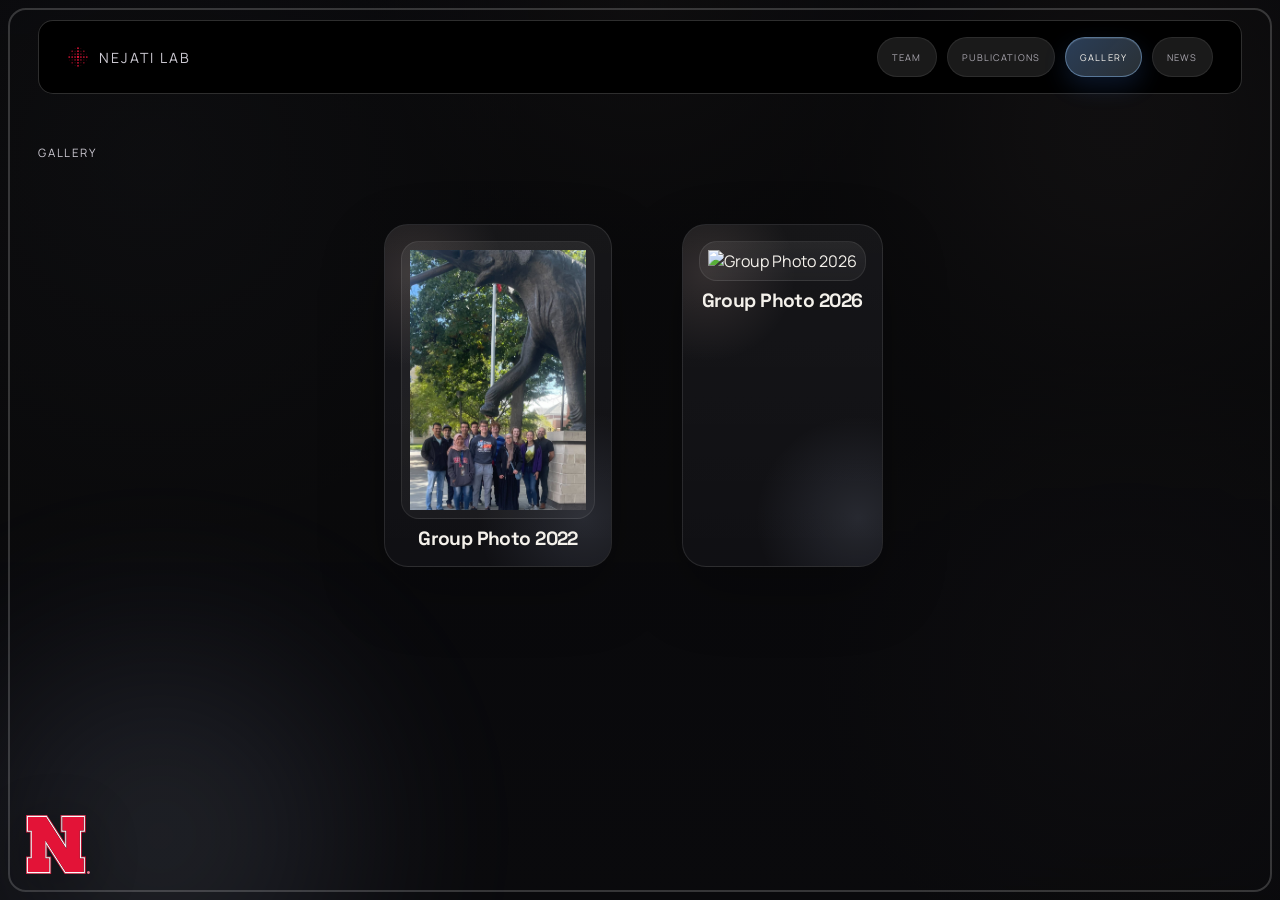
==== gallery.html @ bafac081 "final" ====
<!DOCTYPE html>
<html lang="en">
<head>
  <meta charset="UTF-8">
  <meta name="viewport" content="width=device-width, initial-scale=1.0">
  <title>Nejati Lab | Gallery</title>
  <link rel="icon" type="image/svg+xml" href="./favicon.svg">
  <link rel="preconnect" href="https://fonts.googleapis.com">
  <link rel="preconnect" href="https://fonts.gstatic.com" crossorigin>
  <link href="https://fonts.googleapis.com/css2?family=Manrope:wght@400;500;600;700;800&family=Space+Grotesk:wght@400;500;700&display=swap" rel="stylesheet">
  <link rel="stylesheet" href="./site.css">
</head>
<body class="content-page gallery-page">
  <video class="background-video" autoplay muted loop playsinline aria-hidden="true">
    <source src="./background.mp4" type="video/mp4">
  </video>
  <div class="background-overlay" aria-hidden="true"></div>
  <div class="page">
    <header class="site-header">
      <a class="brand" href="./index.html">
        <img class="brand-icon" src="./favicon.svg" alt="" aria-hidden="true">
        <span>Nejati Lab</span>
      </a>

      <nav class="site-nav" aria-label="Primary navigation">
        <a href="./team.html">Team</a>
        <a href="./publications.html">Publications</a>
        <a href="./gallery.html" aria-current="page">Gallery</a>
        <a href="./news.html">News</a>
      </nav>
    </header>

    <main class="content-main">
      <section class="content-shell">
        <header class="page-intro">
          <p class="page-kicker">Gallery</p>
        </header>

        <p class="sr-only" data-gallery-status aria-live="polite"></p>
        <div class="content-grid gallery-grid" data-gallery-grid></div>
      </section>
    </main>
  </div>
  <a class="corner-logo" href="./index.html" aria-label="Nejati Lab home">
    <img src="./logo.svg" alt="Nejati Lab logo">
  </a>
  <script src="./site.js"></script>
  <script src="./gallery-images.js"></script>
  <script src="./gallery.js"></script>
</body>
</html>
---- site.css ----
:root {
  --bg: #121214;
  --line: rgba(255, 255, 255, 0.08);
  --text: #f4f1eb;
  --muted: #aaa7b0;
  --soft: #cbc8d1;
  --glow-a: #ffd7ca;
  --glow-b: #c7d6ff;
  --shadow: 0 30px 80px rgba(0, 0, 0, 0.35);
  --hero-scale: 1;
  --hero-copy-scale: 1;
  --hero-visual-scale: 1;
  --content-max: 1480px;
  --page-gutter: clamp(14px, 3vw, 40px);
  --page-border-inset: clamp(6px, 0.8vw, 8px);
  --section-space: clamp(28px, 4vw, 42px);
  color-scheme: dark;
}

* {
  box-sizing: border-box;
}

html {
  height: 100%;
  scroll-behavior: smooth;
}

body {
  margin: 0;
  min-height: 100vh;
  min-height: 100dvh;
  position: relative;
  background-color: #0d0d0f;
  color: var(--text);
  font-family: "Manrope", sans-serif;
  overflow-x: hidden;
  overflow-y: auto;
}

body.home-page {
  --hero-copy-scale: 0.72;
  --hero-visual-scale: 1.42;
  overflow: hidden;
}

.background-video,
.background-overlay {
  position: fixed;
  inset: 0;
  width: 100%;
  height: 100%;
  pointer-events: none;
}

.background-video {
  object-fit: cover;
  filter: grayscale(1);
  transform: scale(1.08);
  opacity: 0.32;
  z-index: 0;
}

.background-overlay {
  background:
    linear-gradient(180deg, rgba(8, 8, 10, 0.72), rgba(10, 10, 12, 0.8)),
    radial-gradient(circle at top center, rgba(255, 214, 199, 0.08), transparent 24%),
    radial-gradient(circle at 12% 18%, rgba(199, 214, 255, 0.08), transparent 28%),
    radial-gradient(circle at 88% 74%, rgba(255, 215, 202, 0.07), transparent 24%);
  z-index: 1;
}

body::before,
body::after {
  content: "";
  position: fixed;
  width: 36rem;
  height: 36rem;
  border-radius: 50%;
  pointer-events: none;
  filter: blur(90px);
  opacity: 0.16;
  z-index: 1;
}

body::before {
  top: -10rem;
  right: -8rem;
  background: radial-gradient(circle, var(--glow-a), transparent 68%);
}

body::after {
  bottom: -14rem;
  left: -8rem;
  background: radial-gradient(circle, var(--glow-b), transparent 68%);
}

a {
  color: inherit;
  text-decoration: none;
}

img {
  display: block;
  max-width: 100%;
}

.page {
  width: 100%;
  min-height: 100vh;
  min-height: 100dvh;
  padding: clamp(12px, 2vw, 20px) var(--page-gutter) clamp(86px, 10vw, 120px);
  display: grid;
  grid-template-rows: auto 1fr;
  align-content: start;
  gap: clamp(18px, 2.8vw, 32px);
  position: relative;
  z-index: 2;
}

.home-page .page {
  height: 100vh;
  height: 100svh;
  min-height: 100vh;
  min-height: 100svh;
  padding-top: clamp(12px, 2vw, 20px);
  padding-bottom: clamp(12px, 1.4vh, 20px);
  gap: clamp(18px, 2.8vw, 32px);
}

.page > .site-header,
.page > main {
  width: min(100%, var(--content-max));
  margin-inline: auto;
}

.home-page .site-header {
  padding: clamp(12px, 1.8vw, 16px) clamp(16px, 2.6vw, 28px);
}

.home-page main {
  min-height: 0;
  display: flex;
}

.page::before {
  content: "";
  position: fixed;
  inset: var(--page-border-inset);
  border: 2px solid rgba(255, 255, 255, 0.18);
  border-radius: 18px;
  pointer-events: none;
  z-index: 4;
}

.site-header {
  position: relative;
  z-index: 0;
  width: 100%;
  display: flex;
  align-items: center;
  justify-content: space-between;
  flex-wrap: nowrap;
  gap: clamp(10px, 1vw, 20px);
  padding: clamp(12px, 1.8vw, 16px) clamp(16px, 2.6vw, 28px);
  border: 1px solid rgba(255, 255, 255, 0.18);
  border-radius: 15px;
  background: rgb(0, 0, 0);
  backdrop-filter: blur(18px);
}

.brand {
  display: inline-flex;
  align-items: center;
  flex: 0 1 auto;
  min-width: 0;
  gap: 10px;
  font-size: clamp(0.88rem, 1vw, 1rem);
  letter-spacing: 0.14em;
  text-transform: uppercase;
  color: var(--soft);
  white-space: nowrap;
}

.brand-icon {
  width: 22px;
  height: 22px;
  flex: none;
  object-fit: contain;
}

.corner-logo {
  position: fixed;
  left: clamp(14px, 2vw, 28px);
  bottom: clamp(14px, 2vw, 28px);
  z-index: 3;
  display: inline-flex;
  align-items: center;
  justify-content: center;
  width: clamp(46px, 5vw, 72px);
  aspect-ratio: 163 / 152;
  opacity: 0.98;
  filter: drop-shadow(0 10px 28px rgba(0, 0, 0, 0.42));
  transition: transform 180ms ease, opacity 180ms ease;
}

.corner-logo:hover,
.corner-logo:focus-visible {
  transform: translateY(-2px);
  opacity: 1;
  outline: none;
}

.corner-logo img {
  width: 100%;
  height: auto;
}

.site-nav {
  display: flex;
  flex: 0 1 auto;
  min-width: 0;
  align-items: center;
  justify-content: flex-end;
  gap: clamp(6px, 1vw, 10px);
  flex-wrap: nowrap;
}

.site-nav a {
  display: inline-flex;
  align-items: center;
  justify-content: center;
  border: 1px solid var(--line);
  background: rgba(46, 46, 46, 0.569);
  border-radius: 999px;
  color: var(--muted);
  min-height: 40px;
  padding: 10px clamp(10px, 1.1vw, 15px);
  font-size: clamp(0.58rem, 0.72vw, 0.74rem);
  letter-spacing: 0.12em;
  text-transform: uppercase;
  white-space: nowrap;
  transition: border-color 180ms ease, color 180ms ease, background 180ms ease, transform 180ms ease;
}

.site-nav a[aria-current="page"] {
  color: var(--text);
  border-color: rgba(154, 202, 255, 0.42);
  background:
    linear-gradient(135deg, rgba(104, 168, 255, 0.3), rgba(186, 225, 255, 0.16)),
    rgba(255, 255, 255, 0.06);
  box-shadow:
    inset 0 1px 0 rgba(255, 255, 255, 0.1),
    0 10px 24px rgba(71, 138, 255, 0.16);
}

.site-nav a[aria-current="page"]:hover,
.site-nav a[aria-current="page"]:focus-visible {
  border-color: rgba(178, 216, 255, 0.52);
  background:
    linear-gradient(135deg, rgba(118, 181, 255, 0.36), rgba(196, 230, 255, 0.2)),
    rgba(255, 255, 255, 0.08);
}

.site-nav a:hover,
.site-nav a:focus-visible {
  color: var(--text);
  border-color: rgba(255, 255, 255, 0.24);
  background: rgba(255, 255, 255, 0.05);
  outline: none;
  transform: translateY(-1px);
}

.section {
  position: relative;
  padding: var(--section-space) 0;
}

.hero {
  min-height: calc(100dvh - 176px);
  height: auto;
  padding: clamp(4px, 1vw, 12px) 0 0;
  display: flex;
  align-items: center;
}

.home-page .hero {
  width: 100%;
  min-height: 0;
  height: 100%;
  padding-top: clamp(10px, 1.8vh, 22px);
  align-items: flex-start;
}

.home-page .hero-shell {
  isolation: isolate;
}

.home-page .hero-visual,
.home-page .hero-visual-stage {
  overflow: visible;
}

.hero-shell {
  position: relative;
  width: 100%;
  padding: 0;
  display: grid;
  grid-template-columns:
    minmax(calc(108px * var(--hero-scale) * var(--hero-copy-scale)), 0.56fr)
    minmax(calc(170px * var(--hero-scale) * var(--hero-visual-scale)), 1.12fr)
    minmax(calc(150px * var(--hero-scale) * var(--hero-copy-scale)), 0.72fr);
  column-gap: calc(clamp(8px, 2.2vw, 36px) * var(--hero-scale));
  row-gap: calc(clamp(10px, 1.6vw, 18px) * var(--hero-scale));
  align-items: start;
}

.eyebrow {
  display: inline-flex;
  align-items: center;
  gap: calc(clamp(6px, 1vw, 10px) * var(--hero-scale));
  margin: 0 0 calc(clamp(10px, 1.6vw, 18px) * var(--hero-scale));
  color: var(--soft);
  font-size: calc(clamp(0.48rem, 0.65vw, 0.76rem) * var(--hero-scale) * var(--hero-copy-scale));
  letter-spacing: 0.16em;
  text-transform: uppercase;
  grid-column: 1 / 3;
  grid-row: 1;
}

.eyebrow::before {
  content: "";
  width: calc(28px * var(--hero-scale) * var(--hero-copy-scale));
  height: 1px;
  background: rgba(255, 255, 255, 0.28);
}

.hero-word {
  margin: 0;
  font-family: "Space Grotesk", sans-serif;
  font-size: calc(clamp(1.8rem, 6.2vw, 7rem) * var(--hero-scale) * var(--hero-copy-scale));
  line-height: 0.88;
  letter-spacing: -0.06em;
  text-transform: uppercase;
  color: rgba(255, 255, 255, 0.1);
  user-select: none;
  grid-column: 1 / 3;
  grid-row: 2;
}

.hero-layout {
  display: grid;
  grid-template-columns:
    minmax(calc(108px * var(--hero-scale) * var(--hero-copy-scale)), 0.56fr)
    minmax(calc(170px * var(--hero-scale) * var(--hero-visual-scale)), 1.12fr);
  gap: calc(clamp(8px, 2.2vw, 36px) * var(--hero-scale));
  align-items: center;
  margin-top: 0;
  grid-column: 1 / 3;
  grid-row: 3;
}

.hero-tagline p {
  margin: 0;
  max-width: calc(10rem * var(--hero-scale) * var(--hero-copy-scale));
  font-size: calc(clamp(1.44rem, 2.3vw, 3.1rem) * var(--hero-scale) * var(--hero-copy-scale));
  line-height: 1.3;
  font-weight: 700;
  color: var(--text);
}

.hero-visual {
  height: calc(clamp(110px, 24vw, 340px) * var(--hero-scale) * var(--hero-visual-scale));
  width: min(100%, calc(420px * var(--hero-scale) * var(--hero-visual-scale)));
  justify-self: center;
  display: flex;
  align-items: center;
  position: relative;
  z-index: 8;
}

.hero-visual-stage {
  position: relative;
  width: 100%;
  height: 100%;
  min-height: inherit;
  display: flex;
  align-items: center;
  justify-content: center;
  overflow: visible;
  isolation: isolate;
  cursor: pointer;
  --shape-rotation: 0deg;
  --shape-scale: 1;
}

.hero-visual-stage::before {
  content: "";
  position: absolute;
  inset: 6% 10%;
  border-radius: 50%;
  background:
    radial-gradient(circle at 50% 50%, rgba(255, 230, 218, 0.2), transparent 34%),
    radial-gradient(circle at 48% 52%, rgba(199, 214, 255, 0.18), transparent 56%);
  filter: blur(14px);
  opacity: 0.82;
  transform: scale(0.92);
  transition: opacity 220ms ease, transform 220ms ease;
}

.hero-visual-stage.is-hovering::before {
  opacity: 0.98;
  transform: scale(1.02);
}

.hero-sputter,
.hero-burst {
  position: absolute;
  inset: -10% -6%;
  pointer-events: none;
}

.hero-sputter {
  z-index: 1;
}

.schematic-shape {
  position: absolute;
  inset: 0;
  width: 100%;
  height: 100%;
  display: flex;
  align-items: center;
  justify-content: center;
  transform-origin: 50% 50%;
  transform: translate3d(0, 0, 0) rotate(var(--shape-rotation, 0deg)) scale(var(--shape-scale, 1));
  will-change: transform, opacity, filter;
  z-index: 2;
}

.schematic-shape svg {
  width: 100%;
  height: 100%;
  display: block;
  overflow: visible;
  pointer-events: none;
  transform: scale(1.32);
  transform-origin: center center;
}

.hero-burst {
  z-index: 3;
}

.sputter-atom,
.burst-particle {
  position: absolute;
  border-radius: 999px;
  opacity: 0;
  will-change: transform, opacity;
}

.sputter-atom {
  left: 50%;
  top: 50%;
  width: var(--size, 10px);
  height: var(--size, 10px);
  background: var(--particle, rgba(255, 216, 202, 0.82));
  box-shadow:
    0 0 22px var(--particle-glow, rgba(255, 216, 202, 0.42)),
    0 0 46px rgba(255, 255, 255, 0.08);
  transform: translate(var(--from-x), var(--from-y)) scale(0.28);
}

.burst-particle {
  left: calc(50% + var(--origin-x, 0px));
  top: calc(50% + var(--origin-y, 0px));
  width: var(--size, 10px);
  height: var(--size, 10px);
  background: var(--particle, rgba(255, 216, 202, 0.82));
  box-shadow: 0 0 24px var(--particle-glow, rgba(255, 216, 202, 0.38));
  transform: translate(-50%, -50%) rotate(var(--angle)) translateY(0) scale(0.4);
}

.hero-visual-stage.is-assembling .sputter-atom {
  animation: sputterAtom var(--duration, 1720ms) cubic-bezier(0.16, 1, 0.3, 1) forwards;
  animation-delay: var(--delay, 0ms);
}

.hero-burst.is-active .burst-particle {
  animation: burstParticle 620ms ease-out forwards;
  animation-delay: var(--delay, 0ms);
}

.schematic-shape .core-halo,
.schematic-shape .field-ring,
.schematic-shape .beam,
.schematic-shape .surface-cluster,
.schematic-shape .bridge-network,
.schematic-shape .build-line,
.schematic-shape .crystal-bridge,
.schematic-shape .surface-node,
.schematic-shape .molecule-accent {
  opacity: 0;
}

.schematic-shape .core-halo,
.schematic-shape .field-ring,
.schematic-shape .beam,
.schematic-shape .surface-cluster,
.schematic-shape .bridge-network,
.schematic-shape .surface-node,
.schematic-shape .molecule-accent {
  transform-box: fill-box;
  transform-origin: center;
}

.schematic-shape .core-halo {
  transform: scale(0.72);
}

.schematic-shape .field-ring {
  transform: scale(0.84);
}

.schematic-shape .beam {
  stroke-dasharray: 180;
  stroke-dashoffset: 180;
}

.schematic-shape .surface-cluster {
  transform: translateY(24px) scale(0.84);
}

.schematic-shape .build-line,
.schematic-shape .crystal-bridge {
  stroke-dasharray: var(--path-length, 180);
  stroke-dashoffset: var(--path-length, 180);
}

.schematic-shape .surface-node,
.schematic-shape .molecule-accent {
  transform: translateY(10px) scale(0.8);
}

.hero-visual-stage.is-built .core-halo,
.hero-visual-stage.is-built .field-ring,
.hero-visual-stage.is-built .beam,
.hero-visual-stage.is-built .surface-cluster,
.hero-visual-stage.is-built .bridge-network,
.hero-visual-stage.is-built .build-line,
.hero-visual-stage.is-built .crystal-bridge,
.hero-visual-stage.is-built .surface-node,
.hero-visual-stage.is-built .molecule-accent {
  opacity: 1;
}

.hero-visual-stage.is-built .core-halo,
.hero-visual-stage.is-built .field-ring,
.hero-visual-stage.is-built .surface-cluster,
.hero-visual-stage.is-built .surface-node,
.hero-visual-stage.is-built .molecule-accent {
  transform: none;
}

.hero-visual-stage.is-built .beam,
.hero-visual-stage.is-built .build-line,
.hero-visual-stage.is-built .crystal-bridge {
  stroke-dashoffset: 0;
}

.hero-visual-stage.is-assembling .core-halo {
  animation: coreIgnite 900ms cubic-bezier(0.16, 1, 0.3, 1) 640ms forwards;
}

.hero-visual-stage.is-assembling .field-ring {
  animation: fieldRingAppear 920ms cubic-bezier(0.16, 1, 0.3, 1) 820ms forwards;
}

.hero-visual-stage.is-assembling .beam {
  animation: traceBeam 980ms ease-out forwards;
}

.hero-visual-stage.is-assembling .beam--left {
  animation-delay: 420ms;
}

.hero-visual-stage.is-assembling .beam--center {
  animation-delay: 300ms;
}

.hero-visual-stage.is-assembling .beam--right {
  animation-delay: 520ms;
}

.hero-visual-stage.is-assembling .surface-cluster--back {
  animation: surfaceAssemble 1180ms cubic-bezier(0.16, 1, 0.3, 1) 980ms forwards;
}

.hero-visual-stage.is-assembling .surface-cluster--front {
  animation: surfaceAssemble 1220ms cubic-bezier(0.16, 1, 0.3, 1) 1260ms forwards;
}

.hero-visual-stage.is-assembling .build-line,
.hero-visual-stage.is-assembling .crystal-bridge {
  animation: drawBond 860ms ease-out forwards;
  animation-delay: var(--delay, 0ms);
}

.hero-visual-stage.is-assembling .bridge-network {
  animation: bridgeReveal 760ms ease-out 1540ms forwards;
}

.hero-visual-stage.is-assembling .surface-node {
  animation: nodeBloom 560ms cubic-bezier(0.16, 1, 0.3, 1) forwards;
  animation-delay: var(--delay, 0ms);
}

.hero-visual-stage.is-assembling .molecule-accent {
  animation: moleculeEnter 1000ms cubic-bezier(0.16, 1, 0.3, 1) 2080ms forwards;
}

.hero-visual-stage.is-formed .core-halo {
  animation: corePulse 5.8s ease-in-out infinite;
}

.hero-visual-stage.is-formed .field-ring {
  animation: fieldPulse 7.2s ease-in-out infinite;
}

.hero-visual-stage.is-formed .molecule-accent {
  animation: moleculeFloat var(--molecule-duration, 8s) ease-in-out infinite;
}

.hero-visual-stage.is-formed .molecule-accent--left {
  --molecule-duration: 8.8s;
}

.hero-visual-stage.is-formed .molecule-accent--top {
  --molecule-duration: 7.4s;
}

.hero-visual-stage.is-formed .molecule-accent--right {
  --molecule-duration: 8.2s;
}

.schematic-shape.is-exploding {
  animation: explodeCrystal 760ms cubic-bezier(0.22, 1, 0.36, 1) forwards;
}

@keyframes sputterAtom {
  0% {
    opacity: 0;
    transform: translate(var(--from-x), var(--from-y)) scale(0.22);
  }

  12% {
    opacity: 1;
  }

  74% {
    opacity: 0.92;
  }

  100% {
    opacity: 0;
    transform: translate(var(--to-x), var(--to-y)) scale(0.5);
  }
}

@keyframes coreIgnite {
  0% {
    opacity: 0;
    transform: scale(0.72);
  }

  60% {
    opacity: 0.96;
    transform: scale(1.06);
  }

  100% {
    opacity: 0.72;
    transform: scale(1);
  }
}

@keyframes fieldRingAppear {
  0% {
    opacity: 0;
    transform: scale(0.84);
  }

  100% {
    opacity: 1;
    transform: scale(1);
  }
}

@keyframes traceBeam {
  0% {
    opacity: 0;
    stroke-dashoffset: 180;
  }

  20% {
    opacity: 0.66;
  }

  100% {
    opacity: 0;
    stroke-dashoffset: 0;
  }
}

@keyframes surfaceAssemble {
  0% {
    opacity: 0;
    transform: translateY(24px) scale(0.84);
  }

  54% {
    opacity: 1;
  }

  100% {
    opacity: 1;
    transform: none;
  }
}

@keyframes drawBond {
  0% {
    opacity: 0;
    stroke-dashoffset: var(--path-length, 180);
  }

  16% {
    opacity: 1;
  }

  100% {
    opacity: 1;
    stroke-dashoffset: 0;
  }
}

@keyframes bridgeReveal {
  0% {
    opacity: 0;
  }

  100% {
    opacity: 1;
  }
}

@keyframes nodeBloom {
  0% {
    opacity: 0;
    transform: translateY(10px) scale(0.45);
  }

  64% {
    opacity: 1;
    transform: translateY(-2px) scale(1.08);
  }

  100% {
    opacity: 1;
    transform: none;
  }
}

@keyframes moleculeEnter {
  0% {
    opacity: 0;
    transform: translateY(12px) scale(0.82);
  }

  100% {
    opacity: 1;
    transform: none;
  }
}

@keyframes corePulse {
  0%,
  100% {
    opacity: 0.72;
    transform: scale(1);
  }

  50% {
    opacity: 0.9;
    transform: scale(1.04);
  }
}

@keyframes fieldPulse {
  0%,
  100% {
    opacity: 0.9;
    transform: scale(1);
  }

  50% {
    opacity: 1;
    transform: scale(1.03);
  }
}

@keyframes moleculeFloat {
  0%,
  100% {
    transform: translateY(0) rotate(0deg);
  }

  50% {
    transform: translateY(-6px) rotate(1.8deg);
  }
}

@keyframes explodeCrystal {
  0% {
    opacity: 1;
    transform: translate3d(0, 0, 0) rotate(var(--explosion-rotation)) scale(1);
  }

  44% {
    opacity: 1;
    filter: brightness(1.14);
    transform: translate3d(0, 0, 0) rotate(calc(var(--explosion-rotation) + 120deg)) scale(1.08);
  }

  100% {
    opacity: 0;
    filter: blur(16px) brightness(1.42);
    transform: translate3d(0, 0, 0) rotate(calc(var(--explosion-rotation) + 260deg)) scale(1.42);
  }
}

@keyframes burstParticle {
  0% {
    opacity: 0;
    transform: translate(-50%, -50%) rotate(var(--angle)) translateY(0) scale(0.4);
  }

  12% {
    opacity: 1;
  }

  100% {
    opacity: 0;
    transform: translate(-50%, -50%) rotate(var(--angle)) translateY(calc(var(--distance) * -1)) scale(1.18);
  }
}

.hero-sidecopy {
  grid-column: 3;
  grid-row: 1 / span 3;
  align-self: start;
  max-width: calc(50rem * var(--hero-scale) * var(--hero-copy-scale));
  justify-self: end;
  padding-top: clamp(10px, 1.8vh, 24px);
}

.hero-sidecopy p {
  margin: 0;
  color: var(--muted);
  font-size: calc(clamp(1.0rem, 1.2vw, 1.5rem) * var(--hero-scale) * var(--hero-copy-scale));
  line-height: 1.42;
}

.hero-form {
  display: flex;
  flex-wrap: wrap;
  gap: calc(clamp(6px, 0.8vw, 10px) * var(--hero-scale) * var(--hero-copy-scale));
  margin-top: calc(clamp(8px, 1vw, 14px) * var(--hero-scale) * var(--hero-copy-scale));
}

.hero-form input {
  flex: 1 1 calc(7rem * var(--hero-scale) * var(--hero-copy-scale));
  min-width: 0;
  border: 1px solid var(--line);
  border-radius: 999px;
  background: rgba(255, 255, 255, 0.03);
  color: var(--text);
  padding:
    calc(clamp(7px, 0.84vw, 11px) * var(--hero-scale) * var(--hero-copy-scale))
    calc(clamp(8px, 1vw, 13px) * var(--hero-scale) * var(--hero-copy-scale));
  font: inherit;
  font-size: calc(clamp(0.56rem, 0.72vw, 0.92rem) * var(--hero-scale) * var(--hero-copy-scale));
}

.hero-form input::placeholder {
  color: #7f7d85;
}

.hero-form button {
  border: 1px solid rgba(255, 255, 255, 0.14);
  border-radius: 999px;
  background: linear-gradient(135deg, rgba(255, 215, 202, 0.18), rgba(199, 214, 255, 0.12));
  color: var(--text);
  padding:
    calc(clamp(7px, 0.84vw, 11px) * var(--hero-scale) * var(--hero-copy-scale))
    calc(clamp(8px, 1vw, 14px) * var(--hero-scale) * var(--hero-copy-scale));
  font: inherit;
  font-size: calc(clamp(0.56rem, 0.72vw, 0.92rem) * var(--hero-scale) * var(--hero-copy-scale));
  font-weight: 700;
  cursor: pointer;
}

.hero-form button:hover,
.hero-form button:focus-visible {
  transform: translateY(-1px);
  border-color: rgba(255, 255, 255, 0.24);
  background: linear-gradient(135deg, rgba(255, 215, 202, 0.24), rgba(199, 214, 255, 0.18));
  outline: none;
}

.sr-only {
  position: absolute;
  width: 1px;
  height: 1px;
  padding: 0;
  margin: -1px;
  overflow: hidden;
  clip: rect(0, 0, 0, 0);
  white-space: nowrap;
  border: 0;
}

.content-page .page,
.team-page .page,
body.archive-page .page {
  grid-template-rows: auto auto;
}

.content-main,
.team-main,
.archive-main {
  padding: clamp(12px, 2.2vw, 20px) 0 clamp(104px, 12vw, 150px);
}

.content-shell,
.archive-shell {
  display: grid;
  gap: clamp(18px, 2.4vw, 28px);
}

.page-intro {
  position: relative;
  display: grid;
  gap: 12px;
  margin: 0 0 clamp(24px, 4vw, 36px);
  max-width: 60rem;
}

.page-kicker,
.archive-kicker {
  margin: 0;
  color: var(--soft);
  font-size: 0.72rem;
  line-height: 1.2;
  letter-spacing: 0.14em;
  text-transform: uppercase;
}

.page-title,
.team-title {
  margin: 0;
  color: rgba(245, 248, 255, 0.94);
  font-family: "Space Grotesk", sans-serif;
  font-size: clamp(2rem, 4.6vw, 3.4rem);
  line-height: 0.98;
  letter-spacing: -0.04em;
  text-wrap: balance;
}

.page-lead {
  margin: 0;
  max-width: 52rem;
  color: var(--muted);
  font-size: clamp(0.98rem, 1.25vw, 1.08rem);
  line-height: 1.72;
}

.content-grid {
  display: grid;
  grid-template-columns: repeat(auto-fit, minmax(clamp(140px, 18vw, 260px), 1fr));
  gap: clamp(16px, 2vw, 24px);
}

.content-card {
  position: relative;
  overflow: hidden;
  display: grid;
  gap: 16px;
  align-content: start;
  padding: clamp(16px, 2vw, 22px);
  border: 1px solid rgba(255, 255, 255, 0.1);
  border-radius: 24px;
  background:
    linear-gradient(180deg, rgba(255, 255, 255, 0.04), rgba(255, 255, 255, 0.015)),
    rgba(14, 14, 18, 0.82);
  box-shadow: 0 24px 64px rgba(0, 0, 0, 0.26);
}

.content-card::before {
  content: "";
  position: absolute;
  inset: 0;
  background:
    radial-gradient(circle at 12% 14%, rgba(255, 215, 202, 0.12), transparent 26%),
    radial-gradient(circle at 88% 86%, rgba(199, 214, 255, 0.12), transparent 30%);
  pointer-events: none;
}

.content-card--featured {
  grid-column: span 2;
}

.content-card-media,
.content-card-body {
  position: relative;
  z-index: 1;
}

.content-card-media {
  overflow: hidden;
  border-radius: 18px;
  border: 1px solid rgba(255, 255, 255, 0.08);
  background: rgba(255, 255, 255, 0.03);
  aspect-ratio: 16 / 10;
}

.content-card-media img {
  width: 100%;
  height: 100%;
  object-fit: cover;
}

.content-card-body {
  display: grid;
  gap: 10px;
}

.content-card-label {
  margin: 0;
  color: rgba(201, 220, 247, 0.84);
  font-size: 0.72rem;
  font-weight: 700;
  letter-spacing: 0.18em;
  text-transform: uppercase;
}

.content-card-title {
  margin: 0;
  color: var(--text);
  font-family: "Space Grotesk", sans-serif;
  font-size: clamp(1.1rem, 2vw, 1.6rem);
  line-height: 1.08;
  letter-spacing: -0.03em;
  text-wrap: balance;
}

.content-card-text {
  margin: 0;
  color: var(--muted);
  font-size: 0.95rem;
  line-height: 1.72;
}

.gallery-grid {
  grid-template-columns: repeat(auto-fit, minmax(min(100%, 180px), 260px));
  justify-content: center;
}

.gallery-card {
  justify-self: center;
  width: fit-content;
  max-width: min(100%, 260px);
  gap: 10px;
  padding: clamp(12px, 1.4vw, 16px);
}

.gallery-card .content-card-media {
  display: grid;
  place-items: center;
  width: fit-content;
  max-width: 100%;
  margin-inline: auto;
  padding: 8px;
  aspect-ratio: auto;
  background:
    linear-gradient(180deg, rgba(255, 255, 255, 0.05), rgba(255, 255, 255, 0.02)),
    rgba(255, 255, 255, 0.025);
}

.gallery-card-trigger {
  appearance: none;
  font: inherit;
  color: inherit;
  cursor: zoom-in;
}

.gallery-card-trigger:focus-visible {
  outline: 2px solid rgba(196, 220, 255, 0.85);
  outline-offset: 4px;
}

.gallery-card .content-card-media img {
  display: block;
  width: auto;
  height: auto;
  max-width: min(100%, 220px);
  max-height: 280px;
  object-fit: contain;
}

.gallery-card[data-orientation="landscape"] .content-card-media img {
  max-width: min(100%, 220px);
  max-height: 170px;
}

.gallery-card[data-orientation="portrait"] .content-card-media img {
  max-width: min(100%, 180px);
  max-height: 260px;
}

.gallery-card .content-card-body {
  justify-items: center;
  text-align: center;
  gap: 4px;
  max-width: 220px;
}

.gallery-card .content-card-title {
  font-size: clamp(1rem, 1.5vw, 1.2rem);
}

.gallery-card--empty {
  min-height: 100%;
}

body.gallery-lightbox-open {
  overflow: hidden;
}

.gallery-lightbox[hidden] {
  display: none;
}

.gallery-lightbox {
  position: fixed;
  inset: 0;
  z-index: 40;
  display: grid;
  place-items: center;
  padding: clamp(18px, 4vw, 36px);
  background: rgba(6, 10, 18, 0.72);
  backdrop-filter: blur(18px);
}

.gallery-lightbox-dialog {
  position: relative;
  width: min(90vw, 900px);
  max-height: min(86vh, 860px);
  display: grid;
  gap: 12px;
  justify-items: center;
  padding: clamp(14px, 1.8vw, 20px);
  border: 1px solid rgba(255, 255, 255, 0.14);
  border-radius: 28px;
  background:
    linear-gradient(180deg, rgba(255, 255, 255, 0.05), rgba(255, 255, 255, 0.02)),
    rgba(10, 12, 18, 0.94);
  box-shadow: 0 28px 90px rgba(0, 0, 0, 0.42);
}

.gallery-lightbox-close {
  justify-self: end;
  appearance: none;
  padding: 0.55rem 0.9rem;
  border: 1px solid rgba(255, 255, 255, 0.14);
  border-radius: 999px;
  background: rgba(255, 255, 255, 0.06);
  color: var(--text);
  font: inherit;
  cursor: pointer;
}

.gallery-lightbox-image {
  display: block;
  max-width: 100%;
  max-height: min(70vh, 720px);
  border-radius: 18px;
  object-fit: contain;
}

.gallery-lightbox-title {
  margin: 0;
  color: rgba(240, 244, 255, 0.92);
  font-family: "Space Grotesk", sans-serif;
  font-size: clamp(0.95rem, 1.4vw, 1.1rem);
  text-align: center;
  line-height: 1.4;
}

.team-main {
  min-height: 0;
  overflow: visible;
}

.team-gallery {
  position: relative;
}

.team-header {
  position: relative;
  margin-inline: auto;
  text-align: center;
}

.team-header .page-lead {
  margin-inline: auto;
}

.team-gallery::before {
  content: "";
  position: absolute;
  left: 6%;
  right: 6%;
  top: 2%;
  height: 18rem;
  border-radius: 50%;
  background:
    radial-gradient(circle at 22% 24%, rgba(74, 195, 255, 0.18), transparent 34%),
    radial-gradient(circle at 76% 30%, rgba(93, 74, 255, 0.16), transparent 36%),
    radial-gradient(circle at 50% 64%, rgba(245, 243, 255, 0.09), transparent 42%);
  filter: blur(56px);
  pointer-events: none;
  opacity: 0.92;
}

.team-grid {
  position: relative;
  display: grid;
  grid-template-columns: repeat(auto-fit, minmax(clamp(120px, 14vw, 180px), 1fr));
  gap: clamp(18px, 2.4vw, 28px);
  align-items: start;
}

.team-quote {
  position: relative;
  margin: clamp(42px, 7vw, 76px) auto 0;
  max-width: 42rem;
  padding-top: 22px;
  text-align: center;
}

.team-quote::before {
  content: "";
  position: absolute;
  left: 50%;
  top: 0;
  width: clamp(72px, 14vw, 120px);
  height: 1px;
  background: linear-gradient(90deg, rgba(255, 216, 202, 0.18), rgba(199, 217, 255, 0.78), rgba(255, 216, 202, 0.18));
  transform: translateX(-50%);
}

.team-quote blockquote {
  margin: 0;
}

.team-quote-title {
  margin: 0 0 14px;
  color: rgba(201, 220, 247, 0.82);
  font-size: 0.76rem;
  font-weight: 700;
  letter-spacing: 0.28em;
  text-transform: uppercase;
}

.team-quote p {
  margin: 0;
  color: rgba(244, 247, 255, 0.92);
  font-family: "Space Grotesk", sans-serif;
  font-size: clamp(1.08rem, 2vw, 1.5rem);
  line-height: 1.5;
  letter-spacing: 0.01em;
}

.team-quote figcaption {
  margin-top: 12px;
  color: rgba(190, 211, 240, 0.82);
  font-size: 0.74rem;
  letter-spacing: 0.28em;
  text-transform: uppercase;
}

.team-card {
  position: relative;
  overflow: visible;
  padding: 0;
  border: 0;
  border-radius: 0;
  background: transparent;
  box-shadow: none;
  isolation: isolate;
  transition: transform 240ms ease;
}

.team-card::before {
  content: "";
  position: absolute;
  inset: 8% 10% 30%;
  z-index: -1;
  border-radius: 50%;
  background:
    radial-gradient(circle at 35% 35%, rgba(71, 214, 255, 0.34), transparent 42%),
    radial-gradient(circle at 72% 68%, rgba(72, 109, 255, 0.3), transparent 44%),
    radial-gradient(circle at 52% 92%, rgba(146, 78, 255, 0.24), transparent 40%);
  filter: blur(30px);
  opacity: 0;
  transform: scale(0.84);
  transition: opacity 240ms ease, transform 260ms ease;
}

.team-card-portrait {
  position: relative;
  overflow: visible;
}

.team-card-portrait::before {
  content: "";
  position: absolute;
  inset: 0;
  border-radius: 0;
  background:
    linear-gradient(180deg, rgba(255, 255, 255, 0.08), transparent 24%),
    linear-gradient(135deg, rgba(70, 218, 255, 0.22), transparent 42%, rgba(88, 108, 255, 0.18) 100%);
  mix-blend-mode: screen;
  opacity: 0;
  transform: scale(0.98);
  transition: opacity 220ms ease, transform 220ms ease;
  pointer-events: none;
}

.team-card:nth-child(4n + 2),
.team-card:nth-child(4n + 3) {
  margin-top: clamp(18px, 3vw, 32px);
}

.team-card:hover,
.team-card:focus-within {
  transform: translateY(-8px);
}

.team-card:hover::before,
.team-card:focus-within::before {
  opacity: 1;
  transform: scale(1.04);
}

.team-card:hover .team-card-portrait::before,
.team-card:focus-within .team-card-portrait::before {
  opacity: 1;
  transform: scale(1);
}

.team-card-portrait > img {
  position: relative;
  z-index: 1;
  display: block;
  width: 100%;
  height: auto;
  border-radius: 0;
  box-shadow: 0 18px 34px rgba(0, 0, 0, 0.24);
  background: transparent;
  filter: grayscale(1) contrast(1.06) brightness(0.92);
  transition: transform 260ms ease, filter 260ms ease, box-shadow 260ms ease;
}

.team-card:hover .team-card-portrait > img,
.team-card:focus-within .team-card-portrait > img {
  transform: scale(1.025);
  filter: grayscale(0.22) contrast(1.12) brightness(1.02);
  box-shadow:
    0 22px 36px rgba(0, 0, 0, 0.26),
    0 0 22px rgba(73, 214, 255, 0.22),
    0 0 48px rgba(89, 104, 255, 0.16);
}

.team-card-drawer {
  position: relative;
  margin-top: -2px;
  padding: 0 8px;
  max-height: 0;
  overflow: visible;
  opacity: 0;
  transform: translateY(-20px);
  pointer-events: none;
  transition:
    max-height 280ms ease,
    opacity 220ms ease,
    transform 280ms cubic-bezier(0.2, 0.9, 0.2, 1),
    padding-top 280ms ease;
}

.team-card-name {
  margin: 0;
  color: #f6f8ff;
  font-family: "Space Grotesk", sans-serif;
  font-size: clamp(0.98rem, 1.3vw, 1.12rem);
  letter-spacing: -0.03em;
  text-transform: uppercase;
  text-shadow:
    0 0 10px rgba(86, 210, 255, 0.18),
    0 0 18px rgba(96, 112, 255, 0.14);
}

.team-card-meta {
  margin: 6px 0 0;
  color: rgba(215, 230, 255, 0.72);
  font-size: 0.68rem;
  letter-spacing: 0.24em;
  text-transform: uppercase;
}

.team-card-actions {
  display: flex;
  gap: 12px;
  margin-top: 16px;
}

.team-card-action {
  position: relative;
  display: inline-flex;
  flex-direction: column;
  align-items: center;
  gap: 8px;
  min-width: 78px;
  opacity: 0;
  transform: translateY(-36px) rotate(-8deg) scale(0.84);
  transition:
    transform 320ms cubic-bezier(0.16, 1, 0.3, 1),
    opacity 240ms ease,
    filter 200ms ease;
}

.team-card-action--scholar {
  transform: translateY(-44px) rotate(10deg) scale(0.8);
}

.team-card-action-icon {
  width: 46px;
  height: 46px;
  padding: 10px;
  border-radius: 18px;
  background: rgba(6, 10, 20, 0.78);
  box-shadow:
    inset 0 0 0 1px rgba(116, 188, 255, 0.18),
    0 0 0 1px rgba(116, 188, 255, 0.1),
    0 10px 24px rgba(0, 0, 0, 0.32),
    0 0 18px rgba(72, 182, 255, 0.22);
  transition: transform 200ms ease, box-shadow 200ms ease, filter 200ms ease;
}

.team-card:hover .team-card-drawer,
.team-card:focus-within .team-card-drawer {
  max-height: 170px;
  padding-top: 18px;
  opacity: 1;
  transform: translateY(0);
  pointer-events: auto;
}

.team-card:hover .team-card-action,
.team-card:focus-within .team-card-action {
  opacity: 1;
  transform: translateY(0) rotate(0deg) scale(1);
}

.team-card:hover .team-card-action--linkedin,
.team-card:focus-within .team-card-action--linkedin {
  transition-delay: 35ms;
}

.team-card:hover .team-card-action--scholar,
.team-card:focus-within .team-card-action--scholar {
  transition-delay: 95ms;
}

.team-card-action:hover .team-card-action-icon,
.team-card-action:focus-visible .team-card-action-icon {
  transform: translateY(-2px) scale(1.05);
  box-shadow:
    inset 0 0 0 1px rgba(143, 224, 255, 0.32),
    0 0 0 1px rgba(143, 224, 255, 0.2),
    0 14px 28px rgba(0, 0, 0, 0.34),
    0 0 24px rgba(74, 204, 255, 0.34),
    0 0 44px rgba(102, 86, 255, 0.26);
  filter: saturate(1.18);
}

.team-card-action:focus-visible {
  outline: none;
}

body.archive-page {
  overflow-x: hidden;
  overflow-y: auto;
}

.archive-intro {
  max-width: 58rem;
}

.publication-timeline {
  position: relative;
  display: grid;
  gap: 24px;
}

.publication-timeline::before {
  content: none;
}

.publication-year-group {
  position: relative;
  display: grid;
  grid-template-columns: minmax(48px, 110px) minmax(0, 1fr);
  gap: clamp(10px, 2vw, 26px);
  align-items: start;
}

.publication-year-rail {
  position: sticky;
  top: clamp(84px, 11vh, 108px);
  align-self: start;
  padding-top: clamp(4px, 1vw, 10px);
}

.publication-year-heading {
  margin: 0;
  font-family: "Space Grotesk", sans-serif;
  font-size: clamp(1rem, 2.6vw, 2.8rem);
  line-height: 0.95;
  letter-spacing: -0.05em;
  color: var(--text);
}

.publication-year-count {
  display: inline-block;
  margin-top: 8px;
  padding: clamp(4px, 0.4vw, 5px) clamp(6px, 0.6vw, 8px);
  border-radius: 999px;
  border: 1px solid rgba(255, 255, 255, 0.1);
  background: rgba(255, 255, 255, 0.03);
  color: var(--muted);
  font-size: clamp(0.48rem, 0.65vw, 0.66rem);
  letter-spacing: 0.08em;
  text-transform: uppercase;
}

.publication-year-stack {
  display: grid;
  gap: 10px;
}

.publication-card {
  position: relative;
  overflow: hidden;
  padding: clamp(8px, 1.2vw, 14px);
  border: 1px solid rgba(255, 255, 255, 0.1);
  border-radius: clamp(14px, 1.8vw, 22px);
  background:
    linear-gradient(180deg, rgba(255, 255, 255, 0.035), rgba(255, 255, 255, 0.01)),
    rgba(15, 15, 18, 0.8);
  box-shadow: 0 24px 64px rgba(0, 0, 0, 0.28);
  transition: transform 180ms ease, border-color 180ms ease, background 180ms ease;
}

.publication-card::before {
  content: "";
  position: absolute;
  inset: 0;
  background:
    radial-gradient(circle at 90% 10%, rgba(199, 214, 255, 0.12), transparent 28%),
    radial-gradient(circle at 8% 92%, rgba(255, 215, 202, 0.12), transparent 30%);
  pointer-events: none;
}

.publication-card:hover {
  transform: translateY(-2px);
  border-color: rgba(255, 255, 255, 0.18);
  background:
    linear-gradient(180deg, rgba(255, 255, 255, 0.045), rgba(255, 255, 255, 0.015)),
    rgba(17, 17, 20, 0.84);
}

.publication-meta,
.publication-title-row {
  position: relative;
  z-index: 1;
}

.publication-meta {
  display: flex;
  flex-wrap: wrap;
  gap: 7px;
  margin-bottom: 9px;
}

.publication-chip {
  display: inline-flex;
  align-items: center;
  padding: clamp(4px, 0.4vw, 5px) clamp(6px, 0.6vw, 9px);
  border-radius: 999px;
  border: 1px solid rgba(255, 255, 255, 0.1);
  font-size: clamp(0.5rem, 0.58vw, 0.66rem);
  letter-spacing: 0.1em;
  text-transform: uppercase;
}

.publication-chip-year {
  color: var(--text);
  background: rgba(255, 255, 255, 0.07);
}

.publication-chip-journal {
  color: var(--soft);
  background: linear-gradient(135deg, rgba(255, 215, 202, 0.1), rgba(199, 214, 255, 0.08));
}

.publication-title-row {
  display: grid;
  grid-template-columns: minmax(0, 1fr) auto;
  gap: clamp(8px, 1vw, 12px);
  align-items: start;
}

.publication-title {
  margin: 0;
  font-family: "Space Grotesk", sans-serif;
  font-size: clamp(0.66rem, 0.82vw, 1.12rem);
  line-height: 1.25;
  letter-spacing: -0.03em;
  color: var(--text);
  text-wrap: balance;
}

.publication-link {
  display: inline-flex;
  align-items: center;
  justify-content: center;
  align-self: start;
  min-width: clamp(72px, 9vw, 112px);
  padding: clamp(6px, 0.7vw, 8px) clamp(8px, 0.8vw, 11px);
  border: 1px solid rgba(255, 255, 255, 0.14);
  border-radius: 999px;
  background: linear-gradient(135deg, rgba(255, 215, 202, 0.18), rgba(199, 214, 255, 0.16));
  color: var(--text);
  font-size: clamp(0.46rem, 0.52vw, 0.64rem);
  font-weight: 700;
  letter-spacing: 0.1em;
  text-transform: uppercase;
  transition: transform 180ms ease, border-color 180ms ease, background 180ms ease;
  white-space: nowrap;
}

.publication-link:hover,
.publication-link:focus-visible {
  transform: translateY(-1px);
  border-color: rgba(255, 255, 255, 0.22);
  background: linear-gradient(135deg, rgba(255, 215, 202, 0.26), rgba(199, 214, 255, 0.22));
  outline: none;
}

main {
  min-height: 0;
  width: 100%;
}

@media (max-width: 1180px) {
  .site-header {
    padding: clamp(10px, 1.4vw, 14px) clamp(12px, 2vw, 22px);
  }

  .hero {
    min-height: 0;
  }

  .hero-visual {
    width: min(100%, calc(360px * var(--hero-scale) * var(--hero-visual-scale)));
  }
}

@media (max-width: 980px) {
  .page {
    padding-bottom: clamp(72px, 10vw, 100px);
  }

  .site-header {
    padding: 10px 12px;
  }

  .brand {
    gap: 8px;
    font-size: 0.78rem;
    letter-spacing: 0.12em;
  }

  .site-nav {
    gap: 4px;
  }

  .site-nav a {
    min-height: 34px;
    padding: 8px 9px;
    font-size: 0.52rem;
  }

  .hero-word {
    font-size: calc(clamp(1.45rem, 5.7vw, 4.2rem) * var(--hero-scale) * var(--hero-copy-scale));
  }

  .hero-visual {
    height: calc(clamp(96px, 24vw, 220px) * var(--hero-scale) * var(--hero-visual-scale));
    width: min(100%, calc(300px * var(--hero-scale) * var(--hero-visual-scale)));
  }

  .schematic-shape svg {
    transform: scale(1.08);
  }

  .hero-sidecopy p {
    font-size: calc(clamp(1.08rem, 1.52vw, 1.72rem) * var(--hero-scale) * var(--hero-copy-scale));
  }

  .hero-form {
    flex-direction: column;
  }

  .hero-form button,
  .hero-form input {
    width: 100%;
  }

  .content-grid,
  .team-grid {
    gap: 14px;
  }

  .team-card-drawer {
    padding-left: 4px;
    padding-right: 4px;
  }

  .team-card-actions {
    gap: 10px;
  }

  .team-card-action {
    min-width: 72px;
  }

  .publication-timeline::before {
    left: clamp(46px, 8vw, 70px);
  }

  .publication-year-group {
    grid-template-columns: 42px minmax(0, 1fr);
    gap: 8px;
  }

  .publication-year-rail {
    top: 78px;
    padding-top: 0;
  }

  .publication-year-heading {
    font-size: clamp(0.82rem, 2.2vw, 1.5rem);
  }

  .publication-year-count {
    display: none;
  }
}

@media (max-width: 820px) {
  .brand {
    font-size: 0.72rem;
  }

  .site-nav a {
    min-height: 32px;
    padding: 7px 8px;
    font-size: 0.48rem;
  }

  .hero-visual {
    width: min(100%, calc(250px * var(--hero-scale) * var(--hero-visual-scale)));
  }

  .page-intro {
    gap: 10px;
  }
}

@media (max-width: 640px) {
  .page {
    padding-top: 10px;
    padding-bottom: 60px;
  }

  .section {
    padding: 18px 0;
  }

  .site-header {
    gap: 6px;
    padding: 8px 10px;
    border-radius: 12px;
  }

  .brand {
    gap: 6px;
    font-size: 0.66rem;
    letter-spacing: 0.08em;
  }

  .brand-icon {
    width: 18px;
    height: 18px;
  }

  .site-nav {
    gap: 3px;
  }

  .site-nav a {
    min-height: 30px;
    padding: 6px 8px;
    font-size: 0.46rem;
    letter-spacing: 0.08em;
  }

  .hero {
    padding-top: 0;
  }

  .hero-shell {
    grid-template-columns:
      minmax(calc(74px * var(--hero-scale) * var(--hero-copy-scale)), 0.56fr)
      minmax(calc(112px * var(--hero-scale) * var(--hero-visual-scale)), 1.12fr)
      minmax(calc(104px * var(--hero-scale) * var(--hero-copy-scale)), 0.72fr);
    column-gap: 6px;
  }

  .hero-layout {
    grid-template-columns:
      minmax(calc(74px * var(--hero-scale) * var(--hero-copy-scale)), 0.56fr)
      minmax(calc(112px * var(--hero-scale) * var(--hero-visual-scale)), 1.12fr);
    gap: 6px;
  }

  .eyebrow {
    font-size: calc(0.4rem * var(--hero-scale) * var(--hero-copy-scale));
  }

  .hero-visual {
    height: calc(clamp(72px, 23vw, 120px) * var(--hero-scale) * var(--hero-visual-scale));
    overflow: clip;
    width: min(100%, calc(210px * var(--hero-scale) * var(--hero-visual-scale)));
  }

  .schematic-shape svg {
    transform: scale(0.98);
  }

  .hero-word {
    font-size: calc(clamp(1.1rem, 6vw, 2rem) * var(--hero-scale) * var(--hero-copy-scale));
  }

  .hero-tagline p {
    max-width: calc(10rem * var(--hero-scale) * var(--hero-copy-scale));
    font-size: calc(clamp(2rem, 5vw, 3rem) * var(--hero-scale) * var(--hero-copy-scale));
  }

  .hero-sidecopy p {
    font-size: calc(clamp(0.84rem, 2.9vw, 1.24rem) * var(--hero-scale) * var(--hero-copy-scale));
    line-height: 1.4;
  }

  .hero-form {
    gap: 4px;
    margin-top: calc(8px * var(--hero-scale));
  }

  .hero-form button,
  .hero-form input {
    padding:
      calc(6px * var(--hero-scale) * var(--hero-copy-scale))
      calc(8px * var(--hero-scale) * var(--hero-copy-scale));
    font-size: calc(0.5rem * var(--hero-scale) * var(--hero-copy-scale));
  }

  .content-main,
  .archive-main,
  .team-main {
    padding-bottom: 72px;
  }

  .content-grid,
  .team-grid {
    gap: 10px;
  }

  .team-quote {
    margin-top: 32px;
    max-width: 28rem;
  }

  .team-quote p {
    font-size: 0.86rem;
  }

  .team-card:nth-child(4n + 2),
  .team-card:nth-child(4n + 3) {
    margin-top: 0;
  }

  .team-card-actions {
    gap: 10px;
    flex-wrap: wrap;
  }

  .team-card-action {
    min-width: 74px;
  }

  .team-card-action-icon {
    width: 44px;
    height: 44px;
  }

  .content-card,
  .publication-card {
    padding: 10px;
    border-radius: 14px;
  }

  .content-card-media {
    border-radius: 12px;
  }

  .publication-timeline::before {
    left: 42px;
  }

  .publication-year-group {
    grid-template-columns: 38px minmax(0, 1fr);
    gap: 6px;
  }

  .publication-meta {
    gap: 5px;
    margin-bottom: 6px;
  }

  .publication-year-heading {
    font-size: clamp(0.74rem, 2.6vw, 1rem);
  }

  .publication-title {
    font-size: clamp(0.58rem, 1.8vw, 0.72rem);
  }

  .publication-link {
    min-width: 58px;
    padding: 5px 6px;
    font-size: 0.42rem;
    justify-self: start;
  }
}

@media (max-width: 420px) {
  .page {
    padding-top: 8px;
    padding-right: 8px;
    padding-bottom: 56px;
    padding-left: 8px;
  }

  .page::before {
    inset: 4px;
    border-radius: 12px;
  }

  .site-header {
    padding: 8px;
    border-radius: 10px;
  }

  .brand {
    font-size: 0.58rem;
    letter-spacing: 0.08em;
  }

  .site-nav {
    gap: 3px;
  }

  .site-nav a {
    min-height: 28px;
    padding: 5px 6px;
    font-size: 0.42rem;
  }

  .hero-shell {
    grid-template-columns:
      minmax(calc(64px * var(--hero-scale) * var(--hero-copy-scale)), 0.52fr)
      minmax(calc(96px * var(--hero-scale) * var(--hero-visual-scale)), 1.14fr)
      minmax(calc(92px * var(--hero-scale) * var(--hero-copy-scale)), 0.66fr);
    column-gap: 5px;
  }

  .hero-layout {
    grid-template-columns:
      minmax(calc(64px * var(--hero-scale) * var(--hero-copy-scale)), 0.52fr)
      minmax(calc(96px * var(--hero-scale) * var(--hero-visual-scale)), 1.14fr);
    gap: 5px;
  }

  .hero-word {
    font-size: calc(clamp(0.95rem, 6vw, 1.45rem) * var(--hero-scale) * var(--hero-copy-scale));
  }

  .hero-tagline p {
    max-width: calc(5rem * var(--hero-scale) * var(--hero-copy-scale));
    font-size: calc(1rem * var(--hero-scale) * var(--hero-copy-scale));
  }

  .hero-visual {
    height: calc(64px * var(--hero-scale) * var(--hero-visual-scale));
    width: min(100%, calc(172px * var(--hero-scale) * var(--hero-visual-scale)));
  }

  .page-title,
  .team-title {
    font-size: clamp(1.1rem, 5vw, 1.6rem);
  }

  .page-lead,
  .content-card-text {
    font-size: 0.72rem;
  }

  .hero-sidecopy p {
    font-size: calc(0.84rem * var(--hero-scale) * var(--hero-copy-scale));
  }

  .hero-form button,
  .hero-form input {
    padding:
      calc(5px * var(--hero-scale) * var(--hero-copy-scale))
      calc(6px * var(--hero-scale) * var(--hero-copy-scale));
    font-size: calc(0.42rem * var(--hero-scale) * var(--hero-copy-scale));
  }

  .publication-timeline::before {
    left: 37px;
  }

  .publication-year-group {
    grid-template-columns: 34px minmax(0, 1fr);
  }

  .publication-title {
    font-size: 0.52rem;
  }

  .publication-link {
    min-width: 52px;
    font-size: 0.39rem;
  }
}

@media (max-width: 980px) {
  body.home-page {
    overflow-y: auto;
  }

  .home-page .page {
    height: auto;
    min-height: 100vh;
    min-height: 100dvh;
    align-content: start;
  }

  .home-page main {
    display: block;
  }

  .home-page .hero {
    min-height: clamp(540px, calc(100dvh - 144px), 760px);
    padding-top: clamp(12px, 2vw, 20px);
  }

  .home-page .hero-shell {
    grid-template-columns:
      minmax(132px, 0.52fr)
      minmax(260px, 1.08fr)
      minmax(220px, 0.78fr);
    column-gap: clamp(12px, 1.8vw, 20px);
    row-gap: clamp(12px, 1.8vw, 20px);
  }

  .home-page .hero-layout {
    grid-template-columns:
      minmax(132px, 0.52fr)
      minmax(260px, 1.08fr);
    gap: clamp(12px, 1.8vw, 20px);
  }

  .home-page .hero-word {
    font-size: clamp(2.8rem, 6vw, 4.4rem);
  }

  .home-page .hero-tagline p {
    max-width: 9rem;
    font-size: clamp(1.55rem, 2.75vw, 2.3rem);
    line-height: 1.18;
  }

  .home-page .hero-visual {
    width: min(100%, 380px);
    height: clamp(220px, 28vw, 300px);
  }

  .home-page .schematic-shape svg {
    transform: scale(1.12);
  }

  .home-page .hero-sidecopy {
    max-width: 28rem;
    padding-top: clamp(8px, 1vw, 14px);
  }

  .home-page .hero-sidecopy p {
    font-size: clamp(0.98rem, 1.55vw, 1.18rem);
    line-height: 1.5;
  }

  .home-page .hero-form {
    flex-direction: row;
    flex-wrap: nowrap;
    gap: 8px;
  }

  .home-page .hero-form input {
    flex: 1 1 auto;
  }

  .home-page .hero-form button {
    flex: 0 0 auto;
    white-space: nowrap;
  }

  .site-nav {
    overflow-x: auto;
    padding-bottom: 2px;
    scrollbar-width: none;
    -ms-overflow-style: none;
  }

  .site-nav::-webkit-scrollbar {
    display: none;
  }

  .site-nav a {
    flex: 0 0 auto;
    min-height: 38px;
    padding: 10px 12px;
    font-size: 0.58rem;
  }

  .team-grid {
    grid-template-columns: repeat(auto-fit, minmax(150px, 1fr));
  }
}

@media (max-width: 820px) {
  .home-page .hero-shell {
    grid-template-columns:
      minmax(118px, 0.5fr)
      minmax(220px, 1fr)
      minmax(188px, 0.74fr);
  }

  .home-page .hero-layout {
    grid-template-columns:
      minmax(118px, 0.5fr)
      minmax(220px, 1fr);
  }

  .home-page .hero-word {
    font-size: clamp(2.25rem, 5.4vw, 3.4rem);
  }

  .home-page .hero-tagline p {
    max-width: 8rem;
    font-size: clamp(1.32rem, 2.5vw, 1.9rem);
  }

  .home-page .hero-visual {
    width: min(100%, 320px);
    height: clamp(180px, 30vw, 250px);
  }

  .home-page .hero-sidecopy p {
    font-size: clamp(0.92rem, 1.85vw, 1.02rem);
  }

  .site-header {
    gap: 10px;
  }

  .site-nav a {
    min-height: 36px;
    padding: 9px 11px;
    font-size: 0.55rem;
  }
}

@media (max-width: 640px) {
  .corner-logo {
    position: relative;
    left: auto;
    bottom: auto;
    inset: auto;
    display: flex;
    width: clamp(50px, 14vw, 64px);
    margin: 4px auto 18px;
  }

  .site-header {
    gap: 10px;
    padding: 10px 12px;
  }

  .brand {
    font-size: 0.72rem;
    letter-spacing: 0.1em;
  }

  .site-nav {
    gap: 6px;
  }

  .site-nav a {
    min-height: 34px;
    padding: 8px 12px;
    font-size: 0.54rem;
    letter-spacing: 0.1em;
  }

  .home-page .page {
    padding-bottom: 72px;
  }

  .home-page .hero {
    min-height: 0;
    padding-top: 8px;
  }

  .home-page .hero-shell {
    grid-template-columns: minmax(0, 1fr);
    column-gap: 0;
    row-gap: 16px;
  }

  .home-page .hero-layout {
    grid-column: 1;
    grid-row: auto;
    display: flex;
    flex-direction: column;
    gap: 14px;
    align-items: stretch;
  }

  .home-page .eyebrow,
  .home-page .hero-word,
  .home-page .hero-sidecopy {
    grid-column: 1;
    grid-row: auto;
  }

  .home-page .eyebrow {
    font-size: 0.48rem;
  }

  .home-page .hero-word {
    font-size: clamp(1.8rem, 6.8vw, 2.6rem);
  }

  .home-page .hero-tagline {
    order: 2;
  }

  .home-page .hero-tagline p {
    max-width: 9.2rem;
    font-size: clamp(1.08rem, 4.3vw, 1.48rem);
  }

  .home-page .hero-visual {
    order: 1;
    width: 100%;
    max-width: none;
    height: clamp(220px, 64vw, 310px);
    justify-self: stretch;
    overflow: visible;
  }

  .home-page .schematic-shape svg {
    transform: scale(1.16);
  }

  .home-page .hero-sidecopy {
    justify-self: stretch;
    max-width: none;
    padding-top: 0;
  }

  .home-page .hero-sidecopy p {
    font-size: clamp(0.88rem, 3vw, 0.98rem);
    line-height: 1.5;
  }

  .home-page .hero-form {
    flex-direction: column;
    gap: 8px;
  }

  .home-page .hero-form button,
  .home-page .hero-form input {
    width: 100%;
    padding: 10px 14px;
    font-size: 0.74rem;
  }

  .team-grid {
    grid-template-columns: repeat(2, minmax(0, 1fr));
    gap: 14px;
  }
}

@media (max-width: 420px) {
  .site-header {
    padding: 10px;
  }

  .brand {
    font-size: 0.64rem;
  }

  .site-nav a {
    min-height: 32px;
    padding: 7px 10px;
    font-size: 0.5rem;
  }

  .home-page .hero-shell {
    row-gap: 14px;
  }

  .home-page .hero {
    padding-top: 6px;
  }

  .home-page .hero-word {
    font-size: clamp(1.42rem, 7vw, 1.95rem);
  }

  .home-page .hero-tagline p {
    max-width: 7.2rem;
    font-size: clamp(0.98rem, 5vw, 1.14rem);
  }

  .home-page .hero-visual {
    height: clamp(190px, 58vw, 250px);
  }

  .home-page .hero-sidecopy p {
    font-size: clamp(0.8rem, 3.2vw, 0.9rem);
  }

  .home-page .hero-form button,
  .home-page .hero-form input {
    font-size: 0.68rem;
    padding: 9px 11px;
  }

  .team-grid {
    gap: 12px;
  }
}

@media (hover: none), (pointer: coarse) {
  .team-card-portrait[data-touch-toggle="true"] {
    cursor: pointer;
  }

  .team-card:hover,
  .team-card:focus-within {
    transform: none;
  }

  .team-card:hover::before,
  .team-card:focus-within::before,
  .team-card:hover .team-card-portrait::before,
  .team-card:focus-within .team-card-portrait::before {
    opacity: 0;
    transform: scale(0.84);
  }

  .team-card:hover .team-card-portrait > img,
  .team-card:focus-within .team-card-portrait > img {
    transform: none;
    filter: grayscale(1) contrast(1.06) brightness(0.92);
    box-shadow: 0 18px 34px rgba(0, 0, 0, 0.24);
  }

  .team-card:hover .team-card-drawer,
  .team-card:focus-within .team-card-drawer {
    max-height: 0;
    padding-top: 0;
    opacity: 0;
    transform: translateY(-20px);
    pointer-events: none;
  }

  .team-card:hover .team-card-action,
  .team-card:focus-within .team-card-action {
    opacity: 0;
    transform: translateY(-36px) rotate(-8deg) scale(0.84);
  }

  .team-card:hover .team-card-action--scholar,
  .team-card:focus-within .team-card-action--scholar {
    transform: translateY(-44px) rotate(10deg) scale(0.8);
  }

  .team-card.is-expanded {
    transform: translateY(-8px);
  }

  .team-card.is-expanded::before {
    opacity: 1;
    transform: scale(1.04);
  }

  .team-card.is-expanded .team-card-portrait::before {
    opacity: 1;
    transform: scale(1);
  }

  .team-card.is-expanded .team-card-portrait > img {
    transform: scale(1.025);
    filter: grayscale(0.22) contrast(1.12) brightness(1.02);
    box-shadow:
      0 22px 36px rgba(0, 0, 0, 0.26),
      0 0 22px rgba(73, 214, 255, 0.22),
      0 0 48px rgba(89, 104, 255, 0.16);
  }

  .team-card.is-expanded .team-card-drawer {
    max-height: 170px;
    padding-top: 18px;
    opacity: 1;
    transform: translateY(0);
    pointer-events: auto;
  }

  .team-card.is-expanded .team-card-action {
    opacity: 1;
    transform: translateY(0) rotate(0deg) scale(1);
  }

  .team-card.is-expanded .team-card-action--linkedin {
    transition-delay: 35ms;
  }

  .team-card.is-expanded .team-card-action--scholar {
    transition-delay: 95ms;
  }
}
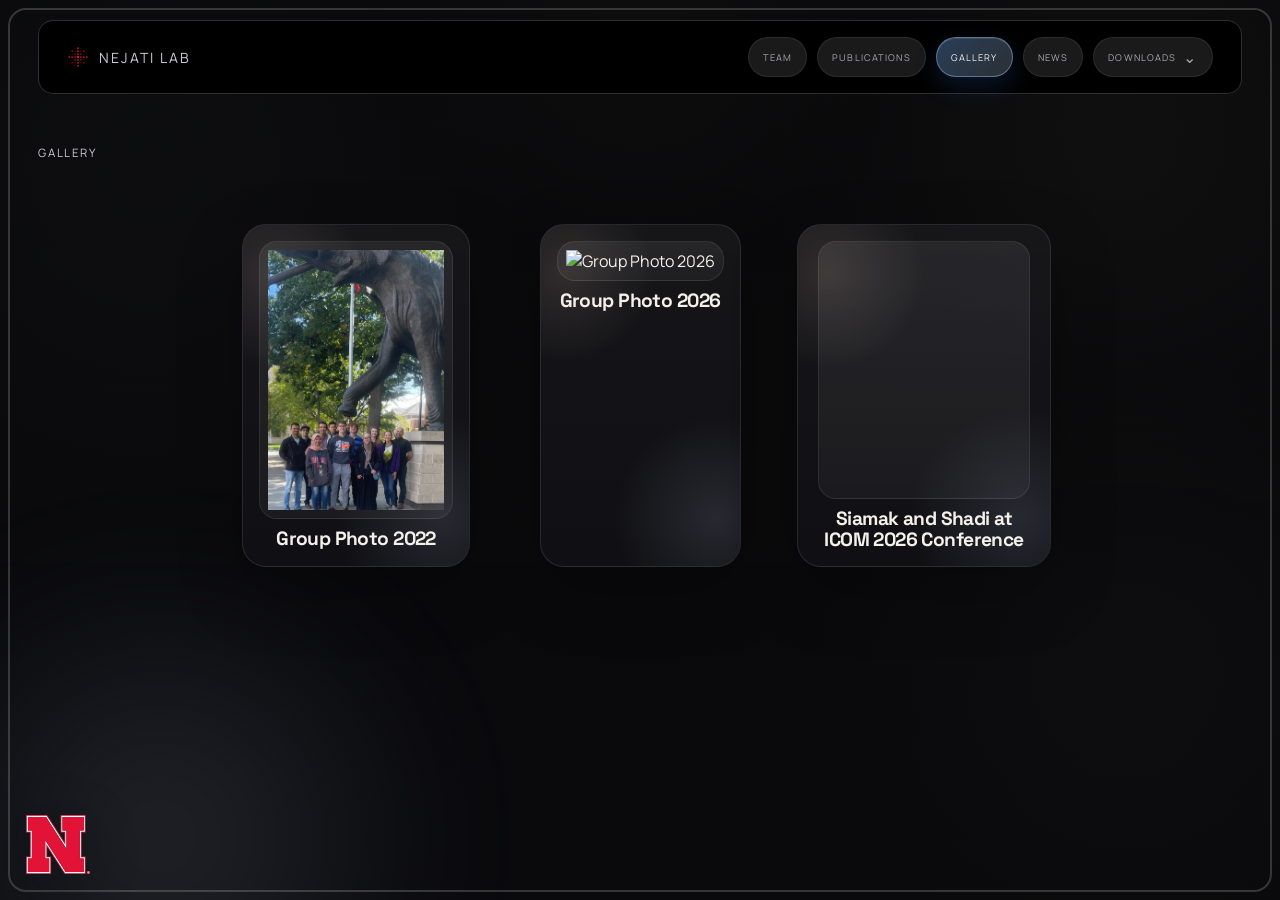
==== commit e822cd9b: "Add Nejatisizer download menu and form" ====
--- a/gallery.html
+++ b/gallery.html
@@ -27,6 +27,7 @@
         <a href="./publications.html">Publications</a>
         <a href="./gallery.html" aria-current="page">Gallery</a>
         <a href="./news.html">News</a>
+        <details class="nav-downloads"><summary>Downloads</summary><div class="nav-downloads-menu"><button type="button" data-download-open>Nejatisizer</button></div></details>
       </nav>
     </header>
 
--- a/site.css
+++ b/site.css
@@ -271,6 +271,51 @@
   transform: translateY(-1px);
 }
 
+.nav-downloads { position: relative; flex: 0 0 auto; }
+.nav-downloads summary {
+  display: inline-flex; align-items: center; gap: 7px; cursor: pointer;
+  border: 1px solid var(--line); background: rgba(46, 46, 46, 0.569);
+  border-radius: 999px; color: var(--muted); min-height: 40px;
+  padding: 10px clamp(10px, 1.1vw, 15px); font-size: clamp(0.58rem, 0.72vw, 0.74rem);
+  letter-spacing: 0.12em; text-transform: uppercase; white-space: nowrap;
+}
+.nav-downloads summary::after { content: "⌄"; font-size: 1rem; line-height: 0; }
+.nav-downloads summary:hover, .nav-downloads summary:focus-visible { color: var(--text); border-color: rgba(255,255,255,.24); }
+.nav-downloads-menu {
+  position: absolute; top: calc(100% + 8px); right: 0; z-index: 20;
+  min-width: 170px; padding: 5px; border: 1px solid var(--line);
+  border-radius: 6px; background: #202126; box-shadow: 0 16px 32px rgba(0,0,0,.4);
+}
+.nav-downloads-menu button {
+  width: 100%; border: 0; border-radius: 4px; background: transparent;
+  color: var(--text); padding: 10px 12px; text-align: left; cursor: pointer;
+  font: inherit; font-size: .85rem;
+}
+.nav-downloads-menu button:hover, .nav-downloads-menu button:focus-visible { background: rgba(255,255,255,.1); }
+.download-dialog {
+  width: min(420px, calc(100vw - 32px)); max-height: calc(100vh - 32px); padding: 0;
+  border: 1px solid rgba(255,255,255,.2); border-radius: 8px;
+  background: #1c1d22; color: var(--text); box-shadow: 0 20px 80px rgba(0,0,0,.7);
+}
+.download-dialog::backdrop { background: rgba(0,0,0,.72); }
+.download-form { position: relative; display: grid; gap: 10px; padding: 28px; }
+.download-form h2 { margin: 0; font-size: 1.35rem; }
+.download-form p { margin: 0 0 8px; color: var(--muted); font-size: .85rem; line-height: 1.5; }
+.download-form .download-kicker { margin: 0; color: var(--text); text-transform: uppercase; font-size: .7rem; }
+.download-form label { font-size: .8rem; }
+.download-form input { width: 100%; min-height: 42px; padding: 10px; border: 1px solid var(--line); border-radius: 4px; background: #2b2c32; color: var(--text); font: inherit; }
+.download-form .download-privacy { margin: 2px 0; font-size: .74rem; }
+.download-submit { min-height: 42px; border: 0; border-radius: 4px; background: #b8223b; color: white; font: inherit; font-weight: 700; cursor: pointer; }
+.download-submit:hover { background: #d12d48; }
+.download-close { position: absolute; top: 14px; right: 16px; border: 0; background: none; color: var(--text); font-size: 1.6rem; cursor: pointer; }
+@media (max-width: 980px) {
+  .site-nav { flex-wrap: wrap; overflow: visible; }
+  .nav-downloads summary { min-height: 38px; padding: 10px 12px; font-size: .58rem; }
+}
+@media (max-width: 640px) {
+  .nav-downloads summary { min-height: 34px; padding: 8px 12px; font-size: .54rem; }
+}
+
 .section {
   position: relative;
   padding: var(--section-space) 0;
@@ -2238,6 +2283,29 @@
 }
 
 @media (max-width: 640px) {
+  .site-header {
+    position: relative;
+    z-index: 6;
+    flex-wrap: wrap;
+    align-items: stretch;
+  }
+
+  .brand {
+    flex: 0 0 100%;
+  }
+
+  .site-nav {
+    position: relative;
+    z-index: 1;
+    flex: 1 1 100%;
+    width: 100%;
+    justify-content: flex-start;
+  }
+
+  .brand span {
+    display: block;
+  }
+
   .corner-logo {
     position: relative;
     left: auto;
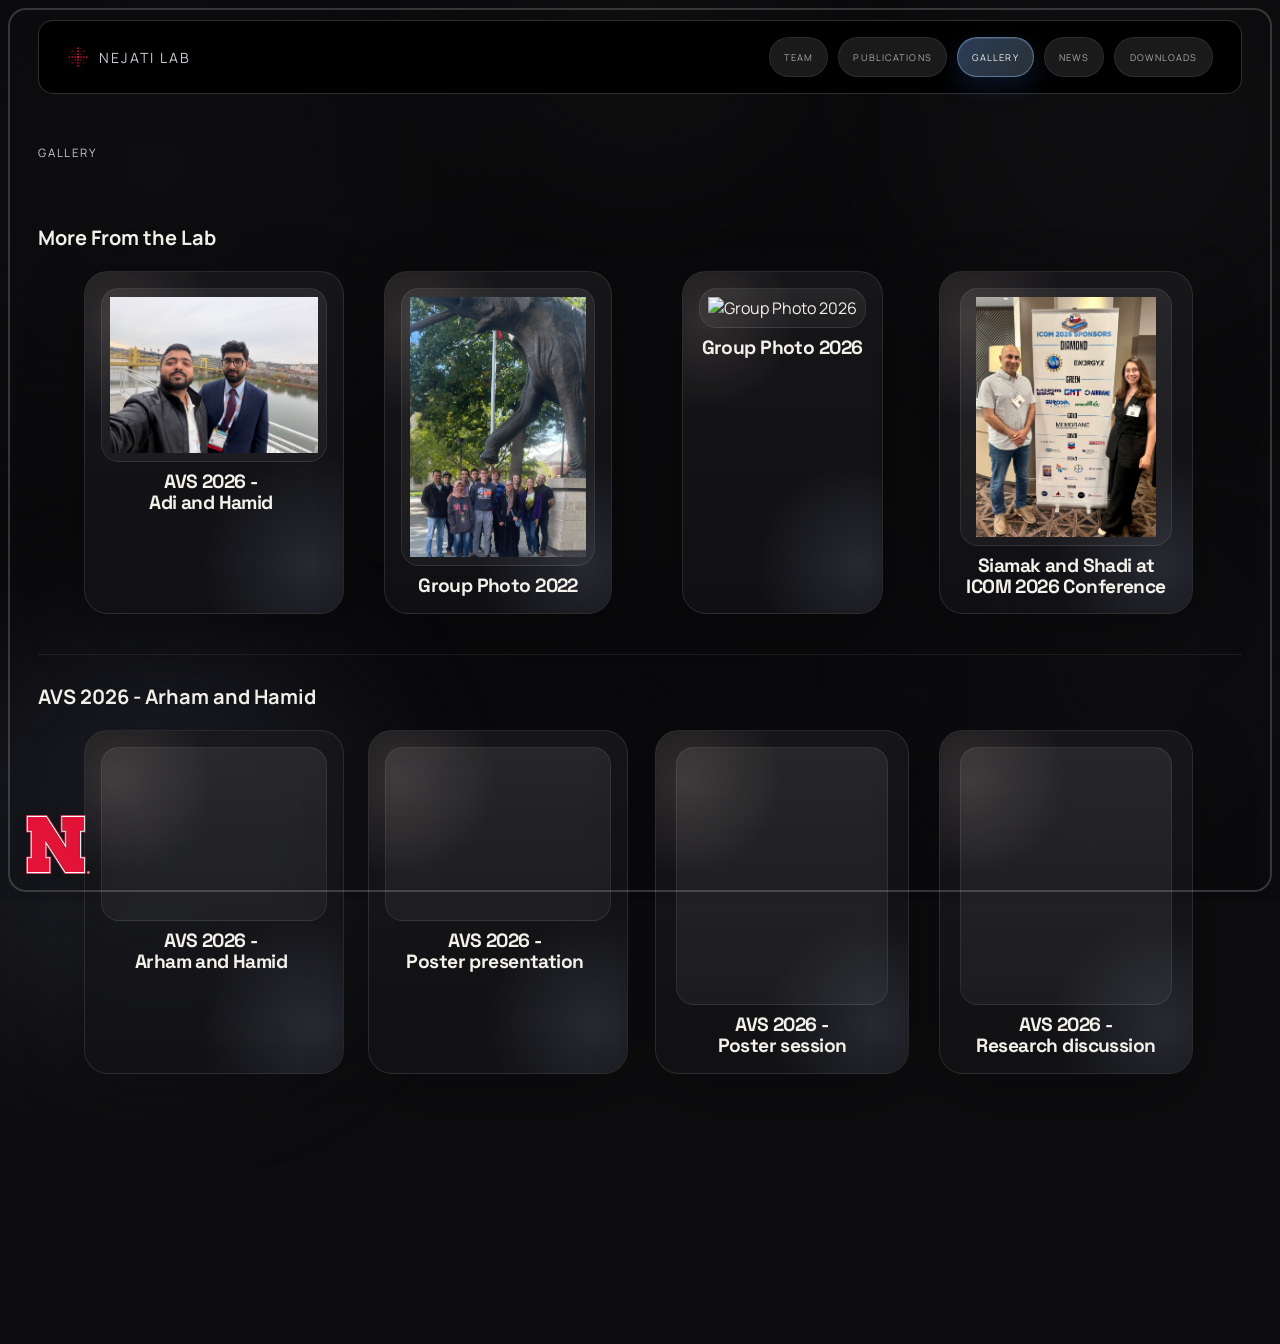
==== commit 450f14e1: "Correct Arham name and group AVS gallery photos" ====
--- a/gallery.html
+++ b/gallery.html
@@ -38,7 +38,7 @@
         </header>
 
         <p class="sr-only" data-gallery-status aria-live="polite"></p>
-        <div class="content-grid gallery-grid" data-gallery-grid></div>
+        <div class="gallery-collections" data-gallery-grid></div>
       </section>
     </main>
   </div>
--- a/site.css
+++ b/site.css
@@ -279,7 +279,6 @@
   padding: 10px clamp(10px, 1.1vw, 15px); font-size: clamp(0.58rem, 0.72vw, 0.74rem);
   letter-spacing: 0.12em; text-transform: uppercase; white-space: nowrap;
 }
-.nav-downloads summary::after { content: "⌄"; font-size: 1rem; line-height: 0; }
 .nav-downloads summary:hover, .nav-downloads summary:focus-visible { color: var(--text); border-color: rgba(255,255,255,.24); }
 .nav-downloads-menu {
   position: absolute; top: calc(100% + 8px); right: 0; z-index: 20;
@@ -1115,6 +1114,22 @@
   color: var(--muted);
   font-size: 0.95rem;
   line-height: 1.72;
+}
+
+.gallery-collections {
+  display: grid;
+  gap: 40px;
+}
+
+.gallery-collection-title {
+  margin: 0 0 20px;
+  font-size: 1.25rem;
+  letter-spacing: 0;
+}
+
+.gallery-collection + .gallery-collection {
+  padding-top: 28px;
+  border-top: 1px solid var(--line);
 }
 
 .gallery-grid {
